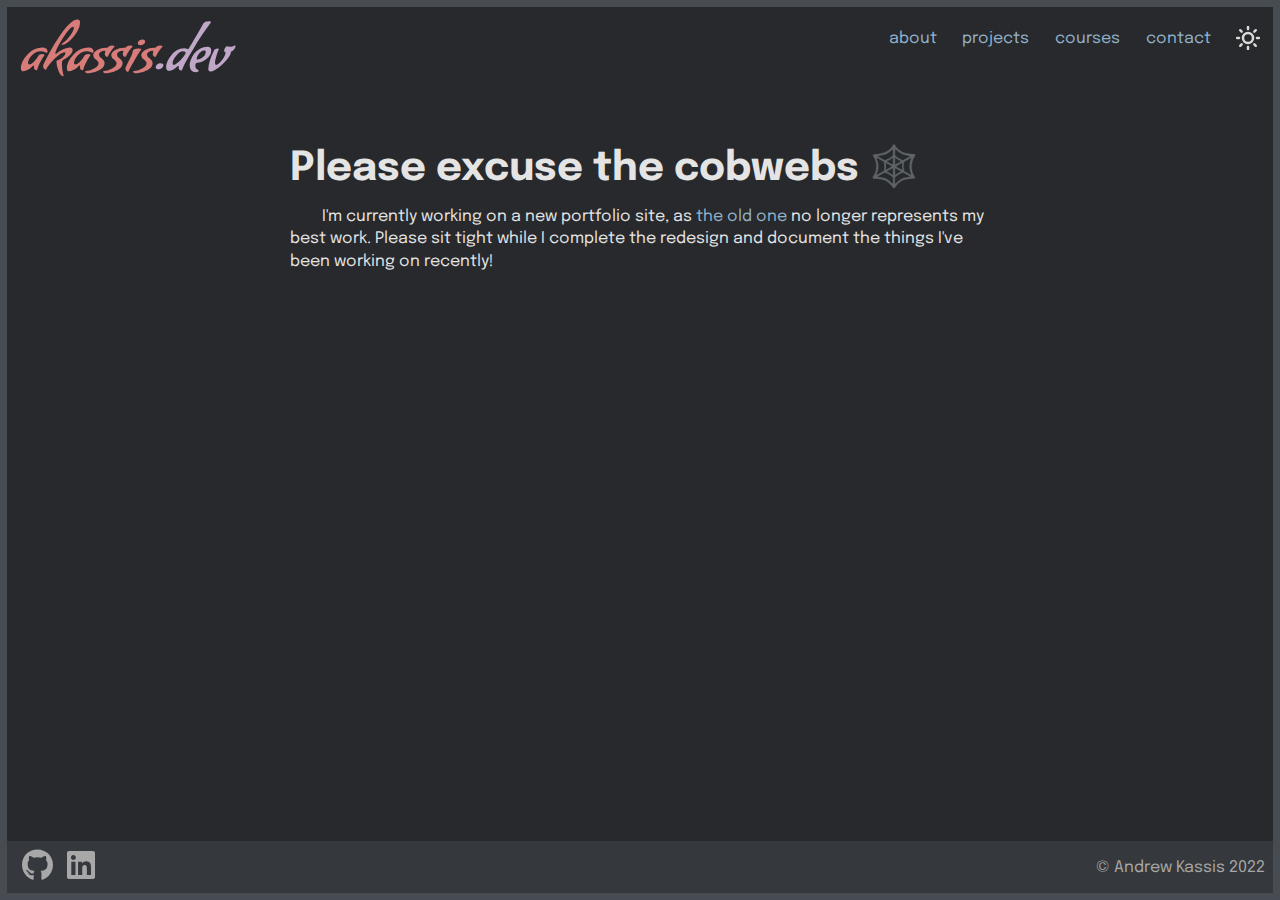
==== site/index.html @ ae51a6bf "Fix missing top border at mobile breakpoint" ====
<!DOCTYPE html>
<html lang="en">
<head>
    <meta charset="UTF-8">
    <meta http-equiv="X-UA-Compatible" content="IE=edge">
    <meta name="viewport" content="width=device-width, initial-scale=1.0">
    <title>akassis.dev</title>
    <link rel="stylesheet" href="https://fonts.googleapis.com/css?family=Epilogue">
    <link rel="stylesheet" href="https://fonts.googleapis.com/css?family=Condiment">
    <link rel="stylesheet" href="css/styles.css">
</head>
<body>
    <div id="page-border">
        <nav>
            <div id="top-spacer"></div>
            <div id="logo">
                <a href="#" id="nav-home" name="home"><span class="red">akassis</span><span class="violet">.dev</span></a>
            </div>
            
            <input type="checkbox" id="nav-expand" aria-hidden="true">
            <label for="nav-expand" id="hamburger" role="button">
                <svg class="icon" xmlns="http://www.w3.org/2000/svg" viewBox="0 0 24 24" stroke="currentColor" stroke-width="3" stroke-linecap="round" stroke-linejoin="round">
                    <line x1="3" y1="12" x2="21" y2="12"></line>
                    <line x1="3" y1="6" x2="21" y2="6"></line>
                    <line x1="3" y1="18" x2="21" y2="18"></line>
                </svg>
            </label>

            <ul>
                <li><a href="#about" id="nav-about" name="about">about</a></li>
                <li><a href="#projects" id="nav-projects" name="projects">projects</a></li>
                <li><a href="#courses" id="nav-courses" name="courses">courses</a></li>
                <li><a href="#contact" id="nav-contact" name="contact">contact</a></li>
            </ul>
            <button id="dark-mode-btn" title="Toggle dark mode">
                <svg id="dark-mode-icon" xmlns="http://www.w3.org/2000/svg" width="24" height="24" viewBox="0 0 24 24" fill="none" stroke="currentColor" stroke-width="2.5" stroke-linecap="round" stroke-linejoin="round"></svg>
            </button>
        </nav>

        <main>
            <div id="main-content"tabindex="-1"></div>
        </main>

        <footer>
            <div>
                <ul>
                    <li>
                        <a href="https://github.com/kassisaf" target="_blank">
                            <svg class="icon" aria-label="GitHub icon" viewBox="0 0 496 512" role="img" xmlns="http://www.w3.org/2000/svg">
                                <path d="M165.9 397.4c0 2-2.3 3.6-5.2 3.6-3.3.3-5.6-1.3-5.6-3.6 0-2 2.3-3.6 5.2-3.6 3-.3 5.6 1.3 5.6 3.6zm-31.1-4.5c-.7 2 1.3 4.3 4.3 4.9 2.6 1 5.6 0 6.2-2s-1.3-4.3-4.3-5.2c-2.6-.7-5.5.3-6.2 2.3zm44.2-1.7c-2.9.7-4.9 2.6-4.6 4.9.3 2 2.9 3.3 5.9 2.6 2.9-.7 4.9-2.6 4.6-4.6-.3-1.9-3-3.2-5.9-2.9zM244.8 8C106.1 8 0 113.3 0 252c0 110.9 69.8 205.8 169.5 239.2 12.8 2.3 17.3-5.6 17.3-12.1 0-6.2-.3-40.4-.3-61.4 0 0-70 15-84.7-29.8 0 0-11.4-29.1-27.8-36.6 0 0-22.9-15.7 1.6-15.4 0 0 24.9 2 38.6 25.8 21.9 38.6 58.6 27.5 72.9 20.9 2.3-16 8.8-27.1 16-33.7-55.9-6.2-112.3-14.3-112.3-110.5 0-27.5 7.6-41.3 23.6-58.9-2.6-6.5-11.1-33.3 2.6-67.9 20.9-6.5 69 27 69 27 20-5.6 41.5-8.5 62.8-8.5s42.8 2.9 62.8 8.5c0 0 48.1-33.6 69-27 13.7 34.7 5.2 61.4 2.6 67.9 16 17.7 25.8 31.5 25.8 58.9 0 96.5-58.9 104.2-114.8 110.5 9.2 7.9 17 22.9 17 46.4 0 33.7-.3 75.4-.3 83.6 0 6.5 4.6 14.4 17.3 12.1C428.2 457.8 496 362.9 496 252 496 113.3 383.5 8 244.8 8zM97.2 352.9c-1.3 1-1 3.3.7 5.2 1.6 1.6 3.9 2.3 5.2 1 1.3-1 1-3.3-.7-5.2-1.6-1.6-3.9-2.3-5.2-1zm-10.8-8.1c-.7 1.3.3 2.9 2.3 3.9 1.6 1 3.6.7 4.3-.7.7-1.3-.3-2.9-2.3-3.9-2-.6-3.6-.3-4.3.7zm32.4 35.6c-1.6 1.3-1 4.3 1.3 6.2 2.3 2.3 5.2 2.6 6.5 1 1.3-1.3.7-4.3-1.3-6.2-2.2-2.3-5.2-2.6-6.5-1zm-11.4-14.7c-1.6 1-1.6 3.6 0 5.9 1.6 2.3 4.3 3.3 5.6 2.3 1.6-1.3 1.6-3.9 0-6.2-1.4-2.3-4-3.3-5.6-2z"></path>
                            </svg>
                        </a>
                    </li>
                    <li>
                        <a href="https://www.linkedin.com/in/kassisaf" target="_blank">
                            <svg class="icon" aria-label="LinkedIn icon" viewBox="0 0 448 512" role="img" xmlns="http://www.w3.org/2000/svg">
                                <path d="M416 32H31.9C14.3 32 0 46.5 0 64.3v383.4C0 465.5 14.3 480 31.9 480H416c17.6 0 32-14.5 32-32.3V64.3c0-17.8-14.4-32.3-32-32.3zM135.4 416H69V202.2h66.5V416zm-33.2-243c-21.3 0-38.5-17.3-38.5-38.5S80.9 96 102.2 96c21.2 0 38.5 17.3 38.5 38.5 0 21.3-17.2 38.5-38.5 38.5zm282.1 243h-66.4V312c0-24.8-.5-56.7-34.5-56.7-34.6 0-39.9 27-39.9 54.9V416h-66.4V202.2h63.7v29.2h.9c8.9-16.8 30.6-34.5 62.9-34.5 67.2 0 79.7 44.3 79.7 101.9V416z"></path>
                            </svg>
                        </a>
                    </li>
                </ul>
            </div>
            <div>
                &copy; Andrew Kassis 2022
            </div>
        </footer>

    </div>
    <script src="js/script.js"></script>
</body>
</html>
---- site/css/styles.css ----
/* Basic layout */
* {
    margin: 0;
    padding: 0;
    text-decoration: none;
    list-style: none;
    box-sizing: border-box;
}
:root {
    --page-border-size: 7px;
    /* base16 Tomorrow */
    --gray-100: #272727;
    --gray-80: #60605f;
    --gray-60: #9fa19e;
    --gray-40: #dedede;
    --gray-20: #f2f2f2;
    --gray-0: #ffffff;
    --red: #d43e36;
    --orange: #f99927;
    --yellow: #efc200;
    --green: #839b00;
    --blue: #4ba8af;
    --indigo: #5286bc;
    --violet: #9c71b7;
}
.dark {
    /* base16 Tomorrow Night */
    --gray-0: #27292c;
    --gray-20: #35383c;
    --gray-40: #474c52;
    --gray-60: #a7a8a7;
    --gray-80: #d7dad8;
    --gray-100: #e4e4e4;
    --red: #d77c79;
    --orange: #e6a472;
    --yellow: #f4cf86;
    --green: #c2c77b;
    --blue: #9ac9c4;
    --indigo: #92b2ca;
    --violet: #c0a7c7;
}
html, body {
    height: 100%;
    min-width: 350px;
}
body {
    background-color: var(--gray-0);
    color: var(--gray-100);
}
body, button, input, select {
    font-family: 'Epilogue', Arial, sans-serif;
}
#page-border {
    border: var(--page-border-size) solid var(--gray-40);
    min-height: 100%;
    -webkit-box-sizing: border-box !important;
    -moz-box-sizing: border-box !important;
    box-sizing: border-box !important;
    position: relative;
    display: flex;
    flex-direction: column;
    z-index: 99;
}
nav, footer {
    display: flex;
    justify-content: space-between;
    width: 100%;
    margin: 0 auto;
}
nav {
    justify-content: flex-end;
    user-select: none;
}
nav, nav * {
    z-index: 10;
}
#logo a {
    position: absolute;
    left: 0;
    top: 1.5rem;
    background: none;
    vertical-align: bottom;
    font-family: 'Condiment', Arial, sans-serif;
    font-size: 3.5rem;
}
nav button {
    background: none;
}
nav a:hover, nav *.active, button:hover:not([disabled]) {
    background-color: var(--gray-40);
    transition: background-color 200ms;
    text-decoration: none;
    cursor: pointer;
}
nav ul, nav ul li, nav ul a {
    display: inline-block;
}
nav ul {
    font-size: 0;
}
nav a {
    padding: 0.5rem 0.8rem;
    line-height: 3rem;
    transition: background-color 150ms;
    font-size: 1rem;
}
main {
    display: flex;
    justify-content: center;
    padding: 3.5rem 1.5rem 4rem;
    z-index: -1;
}
#main-content {
    display: flex;
    flex-direction: column;
    justify-content: center;
    width: 100%;
}
footer {
    align-items: center;
    width: 100%;
    background-color: var(--gray-20);
    color: var(--gray-60);
    padding: 0.5rem;
    position: absolute;
    bottom: 0;
}
footer ul {
    display: flex;
    align-items: center;
}

/* General styling */
a {
    color: var(--indigo);
    position: relative;
}
a:hover {
    text-decoration: underline;
}
button {
    background: none;
    border: none;
    font-size: 1rem;
    line-height: 3rem;
    padding: 0 0.8rem;
    background-color: var(--gray-40);
    color: var(--gray-100);
}
button[disabled] {
    background-color: var(--gray-20);
    color: var(--gray-60);
    font-style: oblique;
}
p {
    text-indent: 2rem;
    text-align: left;
    max-width: 700px;
    line-height: 140%;
}
h1, h2, h3, h4, h5, h6, p {
    margin: 1rem 0;
}
h1, .h1 {
    font-size: 2.5rem;
}

/* Utility Classes */
.center {
    margin: 0 auto;
    align-self: center;
}
.left {
    align-self: left;
}
.column {
    display: flex;
    flex-direction: column;
    align-items: center;
}
.indent {
    text-indent: 2rem;
}
.text-center {
    text-align: center;
}
.red {
    color: var(--red);
}
.violet {
    color: var(--violet);
}
.w-100 {
    width: 100%;
}

/* Specific components */
.about-pic {
    max-width: 450px;
    height: auto;
    box-shadow: 2px 4px 11px #00000066;
    border: 4px solid white;
    float: left;
    margin: 0 1.5rem 1rem 0;
    transition: 90ms;
    display: block;
}
#dark-mode-btn {
    padding-top: 14px;
}
#dark-mode-icon {
    color: var(--gray-80);
    fill: none !important;
}
.icon {
    color: var(--gray-80);
    fill: var(--gray-60);
    height: 2rem;
    padding: 0 var(--page-border-size);
    transition: 40ms;
}
.icon:hover, #dark-mode-icon:hover {
    fill: var(--gray-100);
    transform: scale(1.3);
    transition: 120ms;
}
svg.info {
    stroke: var(--indigo);
    offset-position: 50px 0;
}

/* Tooltips */


/* Project grid */
.projects {
    width: 90%;
    max-width: 1400px;
    margin: 0 auto;
}
.project-list {
    display: grid;
    grid-template-columns: repeat(auto-fit, minmax(250px, 1fr));
    grid-gap: 1rem;
    grid-auto-flow: dense;
}
.project-card {
    border: 3px solid var(--gray-80);
    border-radius: 9px;
    background-color: var(--gray-40);
    height: 200px;
    display: flex;
    justify-content: center;
    align-items: center;
}

/* Courses table */
.data-tables {
    overflow-x: auto;
}
table {
    display: table;
    border-collapse: collapse;
    overflow-x: auto;
    margin-bottom: 1rem;   
    border: 1px solid var(--gray-20);
}
thead {
    font-weight: bold;
}
td {
    padding: 6px 13px;
}
.data-tables thead tr td {
    background-color: var(--gray-40);
}
.data-tables tr:nth-of-type(even) td {
    background-color: var(--gray-20);
}

/* Contact form */
form, input, label:not([role=button]) {
    width: 100%;
    max-width: 700px;
}
input {
    margin: 2px 0 1rem 0;
    display: block;
    border: 2px solid var(--gray-80);
    background-color: var(--gray-20);
    color: var(--gray-100);
    padding: 8px 10px;
}
input[type=textarea] {
    
}
input:focus {
    border-color: var(--violet);
    border: 2px solid var(--violet);
}

/* Navburger */
#nav-expand {
    display: none;
}
#hamburger {
    float: right;
    cursor: pointer;
    display: none;
    padding: 1rem 0;
    margin: 0 0.5rem;
}
#top-spacer {
    position: fixed;
    top: 0;
    width: 100%;
    height: var(--page-border-size);
    background-color: var(--gray-40);
    display: none;
}
@media (max-width: 650px) {
    #top-spacer {
        display: block;
    }
    #hamburger {
        display: block;
    }
    nav, nav ul {
        position: fixed;
        background-color: var(--gray-20);
        align-items: center;
    }
    nav {
        height: 5.3rem;
        width: calc(100% - var(--page-border-size) * 2);
    }
    nav ul {
        top: -12rem;
        left: var(--page-border-size);
        width: calc(100% - var(--page-border-size) * 2);
        text-align: center;
        transition: 250ms;
        z-index: 5;
    }
    nav ul li, nav ul li a {
        display: block;
        padding: 0;
    }
    main {
        margin-top: 3rem;
    }
    #nav-expand:checked ~ ul {
        top: 5.3rem;
        box-shadow: 0px 8px 8px #00000055;
    }
    .about-pic {
        float: none;
        max-width: 100%;
        margin: 0 auto;
    }
    .projects {
        width: 100%;
    }
    .data-tables td:nth-of-type(3), .data-tables td:nth-of-type(5) {
        display: none;  
    }
}
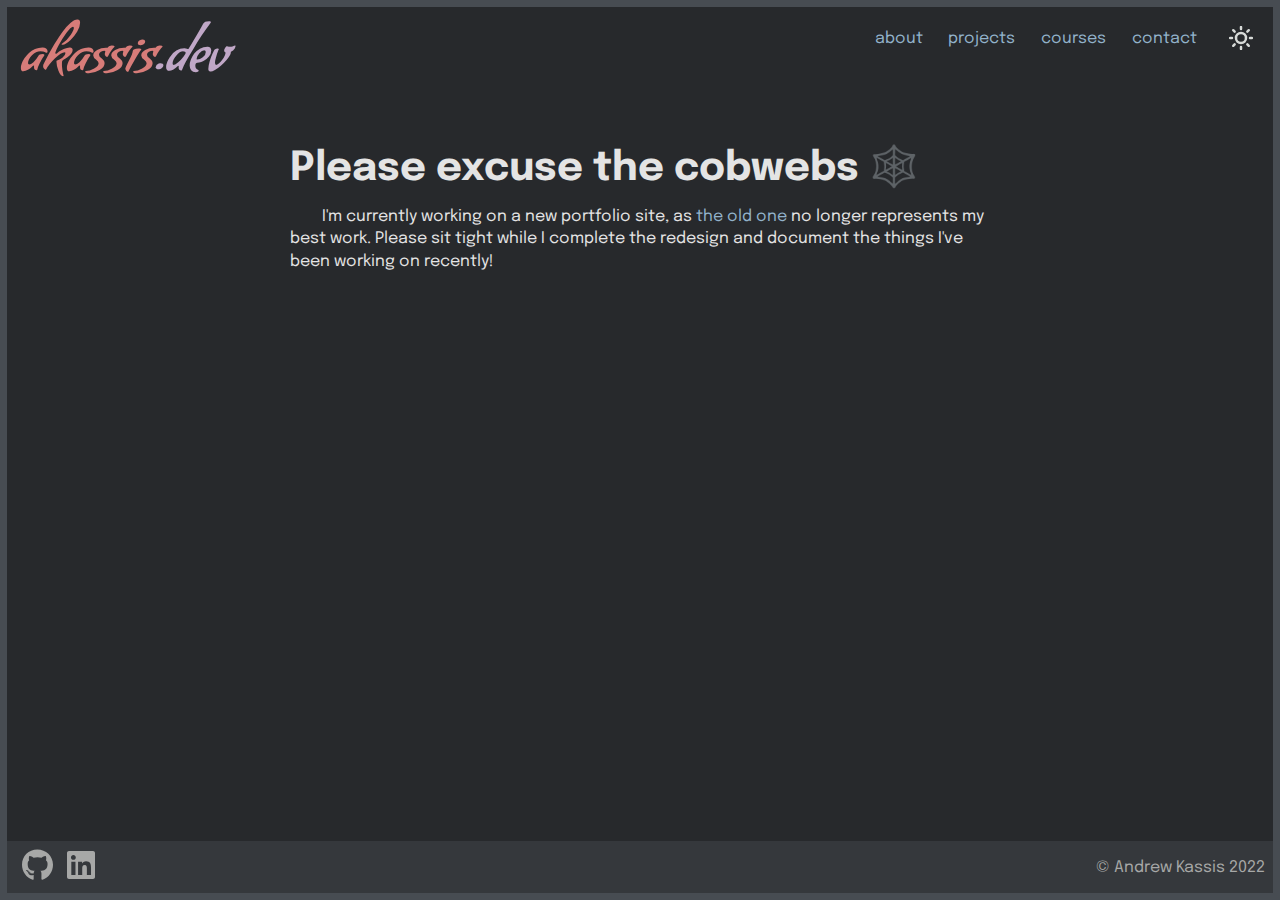
==== commit abbd46da: "Improve styles for contact form, nav icons" ====
--- a/site/index.html
+++ b/site/index.html
@@ -19,7 +19,7 @@
             
             <input type="checkbox" id="nav-expand" aria-hidden="true">
             <label for="nav-expand" id="hamburger" role="button">
-                <svg class="icon" xmlns="http://www.w3.org/2000/svg" viewBox="0 0 24 24" stroke="currentColor" stroke-width="3" stroke-linecap="round" stroke-linejoin="round">
+                <svg class="icon" id="hamburger-icon" xmlns="http://www.w3.org/2000/svg" viewBox="0 0 24 24" stroke="currentColor" stroke-linecap="round" stroke-linejoin="round">
                     <line x1="3" y1="12" x2="21" y2="12"></line>
                     <line x1="3" y1="6" x2="21" y2="6"></line>
                     <line x1="3" y1="18" x2="21" y2="18"></line>
@@ -33,7 +33,7 @@
                 <li><a href="#contact" id="nav-contact" name="contact">contact</a></li>
             </ul>
             <button id="dark-mode-btn" title="Toggle dark mode">
-                <svg id="dark-mode-icon" xmlns="http://www.w3.org/2000/svg" width="24" height="24" viewBox="0 0 24 24" fill="none" stroke="currentColor" stroke-width="2.5" stroke-linecap="round" stroke-linejoin="round"></svg>
+                <svg class="icon" id="dark-mode-icon" xmlns="http://www.w3.org/2000/svg" viewBox="0 0 24 24" fill="none" stroke="currentColor" stroke-linecap="round" stroke-linejoin="round"></svg>
             </button>
         </nav>
 
--- a/site/css/styles.css
+++ b/site/css/styles.css
@@ -47,7 +47,7 @@
     background-color: var(--gray-0);
     color: var(--gray-100);
 }
-body, button, input, select {
+body, button, input, textarea, select {
     font-family: 'Epilogue', Arial, sans-serif;
 }
 #page-border {
@@ -170,8 +170,14 @@
     margin: 0 auto;
     align-self: center;
 }
-.left {
-    align-self: left;
+.flex {
+    display: flex;
+}
+.flex.left {
+    align-items: flex-start;
+}
+.flex.right {
+    align-items: flex-end;
 }
 .column {
     display: flex;
@@ -209,8 +215,15 @@
     padding-top: 14px;
 }
 #dark-mode-icon {
-    color: var(--gray-80);
     fill: none !important;
+    stroke-width: 2.5;
+    height: 24px;
+}
+#hamburger-icon {
+    fill: none !important;
+    stroke-width: 2.1;
+    height: 30px;
+    margin-top: 5px;
 }
 .icon {
     color: var(--gray-80);
@@ -279,24 +292,37 @@
 }
 
 /* Contact form */
-form, input, label:not([role=button]) {
+form, input, textarea {
     width: 100%;
     max-width: 700px;
 }
-input {
+input, textarea {
     margin: 2px 0 1rem 0;
     display: block;
     border: 2px solid var(--gray-80);
     background-color: var(--gray-20);
     color: var(--gray-100);
     padding: 8px 10px;
-}
-input[type=textarea] {
-    
+    width: 100%;
+    font-size: 16px;
 }
 input:focus {
     border-color: var(--violet);
     border: 2px solid var(--violet);
+}
+textarea {
+    resize: vertical;
+}
+#name-field {
+    margin-right: 0.5rem;
+    width: 50%;
+}
+#email-field {
+    margin-left: 0.5rem;
+    width: 50%;
+}
+label {
+    line-height: 1.5rem;
 }
 
 /* Navburger */
@@ -307,8 +333,6 @@
     float: right;
     cursor: pointer;
     display: none;
-    padding: 1rem 0;
-    margin: 0 0.5rem;
 }
 #top-spacer {
     position: fixed;
@@ -364,4 +388,7 @@
     .data-tables td:nth-of-type(3), .data-tables td:nth-of-type(5) {
         display: none;  
     }
+    #dark-mode-btn:hover {
+        background: none;
+    }
 }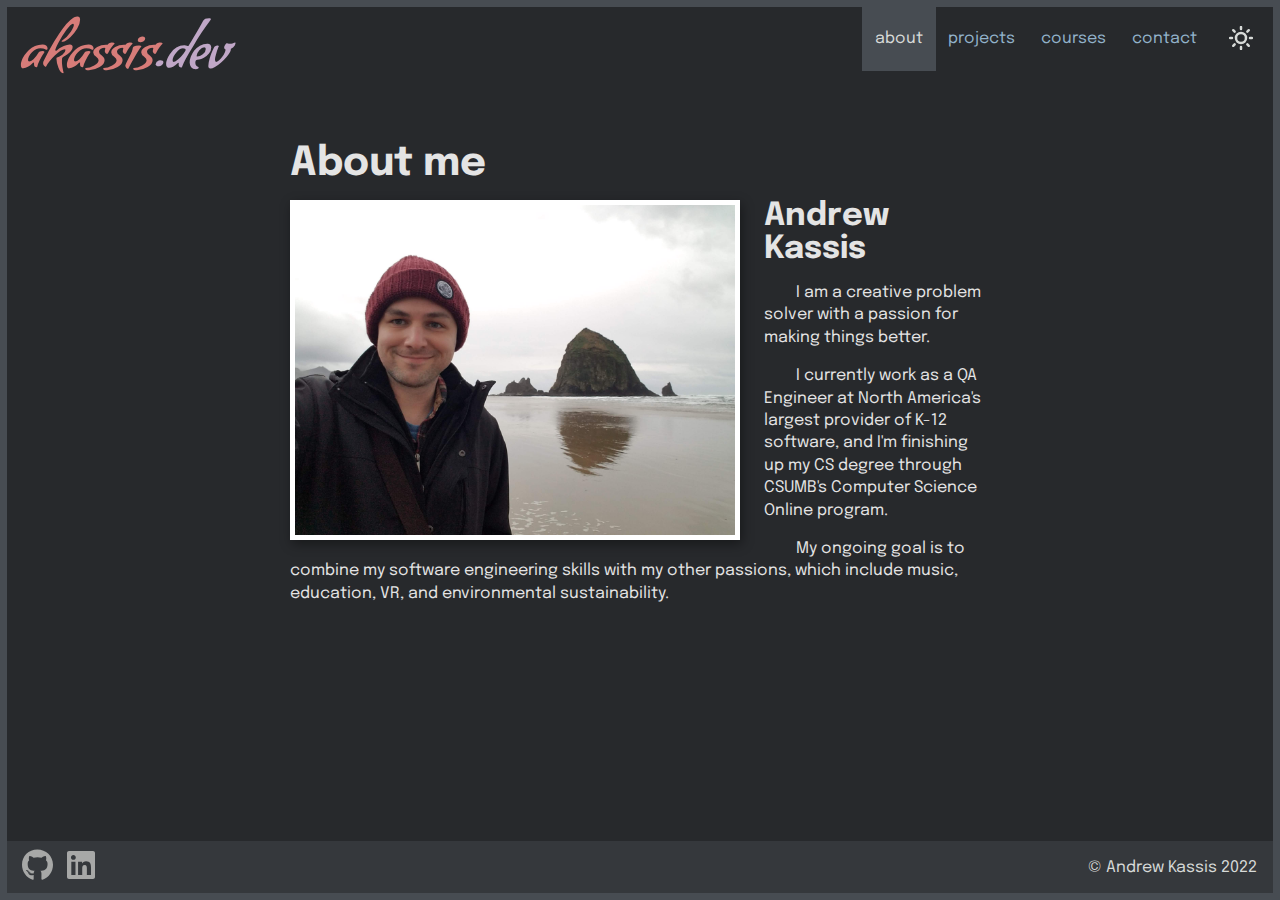
==== commit 379c62c6: "Set focus on SPA page switch" ====
--- a/site/index.html
+++ b/site/index.html
@@ -14,12 +14,12 @@
         <nav>
             <div id="top-spacer"></div>
             <div id="logo">
-                <a href="#" id="nav-home" name="home"><span class="red">akassis</span><span class="violet">.dev</span></a>
+                <span class="red">akassis</span><span class="violet">.dev</span>
             </div>
             
-            <input type="checkbox" id="nav-expand" aria-hidden="true">
-            <label for="nav-expand" id="hamburger" role="button">
-                <svg class="icon" id="hamburger-icon" xmlns="http://www.w3.org/2000/svg" viewBox="0 0 24 24" stroke="currentColor" stroke-linecap="round" stroke-linejoin="round">
+            <input type="checkbox" id="nav-expand" title="Expand navigation menu" aria-hidden="true">
+            <label for="nav-expand" id="hamburger" role="button" aria-hidden="true">
+                <svg class="icon" id="hamburger-icon" role="img" xmlns="http://www.w3.org/2000/svg" viewBox="0 0 24 24" stroke="currentColor" stroke-linecap="round" stroke-linejoin="round">
                     <line x1="3" y1="12" x2="21" y2="12"></line>
                     <line x1="3" y1="6" x2="21" y2="6"></line>
                     <line x1="3" y1="18" x2="21" y2="18"></line>
@@ -46,14 +46,14 @@
                 <ul>
                     <li>
                         <a href="https://github.com/kassisaf" target="_blank">
-                            <svg class="icon" aria-label="GitHub icon" viewBox="0 0 496 512" role="img" xmlns="http://www.w3.org/2000/svg">
+                            <svg class="icon" title="GitHub" aria-label="GitHub" role="img" viewBox="0 0 496 512" xmlns="http://www.w3.org/2000/svg">
                                 <path d="M165.9 397.4c0 2-2.3 3.6-5.2 3.6-3.3.3-5.6-1.3-5.6-3.6 0-2 2.3-3.6 5.2-3.6 3-.3 5.6 1.3 5.6 3.6zm-31.1-4.5c-.7 2 1.3 4.3 4.3 4.9 2.6 1 5.6 0 6.2-2s-1.3-4.3-4.3-5.2c-2.6-.7-5.5.3-6.2 2.3zm44.2-1.7c-2.9.7-4.9 2.6-4.6 4.9.3 2 2.9 3.3 5.9 2.6 2.9-.7 4.9-2.6 4.6-4.6-.3-1.9-3-3.2-5.9-2.9zM244.8 8C106.1 8 0 113.3 0 252c0 110.9 69.8 205.8 169.5 239.2 12.8 2.3 17.3-5.6 17.3-12.1 0-6.2-.3-40.4-.3-61.4 0 0-70 15-84.7-29.8 0 0-11.4-29.1-27.8-36.6 0 0-22.9-15.7 1.6-15.4 0 0 24.9 2 38.6 25.8 21.9 38.6 58.6 27.5 72.9 20.9 2.3-16 8.8-27.1 16-33.7-55.9-6.2-112.3-14.3-112.3-110.5 0-27.5 7.6-41.3 23.6-58.9-2.6-6.5-11.1-33.3 2.6-67.9 20.9-6.5 69 27 69 27 20-5.6 41.5-8.5 62.8-8.5s42.8 2.9 62.8 8.5c0 0 48.1-33.6 69-27 13.7 34.7 5.2 61.4 2.6 67.9 16 17.7 25.8 31.5 25.8 58.9 0 96.5-58.9 104.2-114.8 110.5 9.2 7.9 17 22.9 17 46.4 0 33.7-.3 75.4-.3 83.6 0 6.5 4.6 14.4 17.3 12.1C428.2 457.8 496 362.9 496 252 496 113.3 383.5 8 244.8 8zM97.2 352.9c-1.3 1-1 3.3.7 5.2 1.6 1.6 3.9 2.3 5.2 1 1.3-1 1-3.3-.7-5.2-1.6-1.6-3.9-2.3-5.2-1zm-10.8-8.1c-.7 1.3.3 2.9 2.3 3.9 1.6 1 3.6.7 4.3-.7.7-1.3-.3-2.9-2.3-3.9-2-.6-3.6-.3-4.3.7zm32.4 35.6c-1.6 1.3-1 4.3 1.3 6.2 2.3 2.3 5.2 2.6 6.5 1 1.3-1.3.7-4.3-1.3-6.2-2.2-2.3-5.2-2.6-6.5-1zm-11.4-14.7c-1.6 1-1.6 3.6 0 5.9 1.6 2.3 4.3 3.3 5.6 2.3 1.6-1.3 1.6-3.9 0-6.2-1.4-2.3-4-3.3-5.6-2z"></path>
                             </svg>
                         </a>
                     </li>
                     <li>
                         <a href="https://www.linkedin.com/in/kassisaf" target="_blank">
-                            <svg class="icon" aria-label="LinkedIn icon" viewBox="0 0 448 512" role="img" xmlns="http://www.w3.org/2000/svg">
+                            <svg class="icon" title="LinkedIn" aria-label="LinkedIn" role="img" viewBox="0 0 448 512" xmlns="http://www.w3.org/2000/svg">
                                 <path d="M416 32H31.9C14.3 32 0 46.5 0 64.3v383.4C0 465.5 14.3 480 31.9 480H416c17.6 0 32-14.5 32-32.3V64.3c0-17.8-14.4-32.3-32-32.3zM135.4 416H69V202.2h66.5V416zm-33.2-243c-21.3 0-38.5-17.3-38.5-38.5S80.9 96 102.2 96c21.2 0 38.5 17.3 38.5 38.5 0 21.3-17.2 38.5-38.5 38.5zm282.1 243h-66.4V312c0-24.8-.5-56.7-34.5-56.7-34.6 0-39.9 27-39.9 54.9V416h-66.4V202.2h63.7v29.2h.9c8.9-16.8 30.6-34.5 62.9-34.5 67.2 0 79.7 44.3 79.7 101.9V416z"></path>
                             </svg>
                         </a>
--- a/site/css/styles.css
+++ b/site/css/styles.css
@@ -3,11 +3,12 @@
     margin: 0;
     padding: 0;
     text-decoration: none;
-    list-style: none;
     box-sizing: border-box;
 }
 :root {
     --page-border-size: 7px;
+    --inner-border-size: 5px;
+    --modal-width: 650px;
     /* base16 Tomorrow */
     --gray-100: #272727;
     --gray-80: #60605f;
@@ -20,7 +21,8 @@
     --yellow: #efc200;
     --green: #839b00;
     --blue: #4ba8af;
-    --indigo: #5286bc;
+    /* --indigo: #5286bc; */
+    --indigo: #4579B0;
     --violet: #9c71b7;
 }
 .dark {
@@ -74,10 +76,10 @@
 nav, nav * {
     z-index: 10;
 }
-#logo a {
+#logo {
     position: absolute;
-    left: 0;
-    top: 1.5rem;
+    left: 0.8rem;
+    top: 0.6rem;
     background: none;
     vertical-align: bottom;
     font-family: 'Condiment', Arial, sans-serif;
@@ -88,6 +90,7 @@
 }
 nav a:hover, nav *.active, button:hover:not([disabled]) {
     background-color: var(--gray-40);
+    color: var(--gray-80);
     transition: background-color 200ms;
     text-decoration: none;
     cursor: pointer;
@@ -120,14 +123,18 @@
     align-items: center;
     width: 100%;
     background-color: var(--gray-20);
-    color: var(--gray-60);
+    color: var(--gray-80);
     padding: 0.5rem;
+    padding-right: 1rem;
     position: absolute;
     bottom: 0;
 }
 footer ul {
     display: flex;
     align-items: center;
+}
+ul {
+    list-style: none;
 }
 
 /* General styling */
@@ -164,6 +171,21 @@
 h1, .h1 {
     font-size: 2.5rem;
 }
+h2, .h2 {
+    font-size: 2rem;
+}
+h3, .h3 {
+    font-size: 1.5rem;
+}
+h4, .h4 {
+    font-size: 1.25rem;
+}
+h5, .h5 {
+    font-size: 1rem;
+}
+h6, .h6 {
+    font-size: 0.75rem;
+}
 
 /* Utility Classes */
 .center {
@@ -187,8 +209,11 @@
 .indent {
     text-indent: 2rem;
 }
+.italic {
+    font-style: italic;
+}
 .text-center {
-    text-align: center;
+    text-align: center !important;
 }
 .red {
     color: var(--red);
@@ -198,6 +223,16 @@
 }
 .w-100 {
     width: 100%;
+}
+button.link {
+    background: none !important;
+    color: var(--indigo);
+    padding: 0;
+    line-height: normal;
+    text-align: left;
+}
+.link:hover {
+    text-decoration: underline !important;
 }
 
 /* Specific components */
@@ -205,7 +240,7 @@
     max-width: 450px;
     height: auto;
     box-shadow: 2px 4px 11px #00000066;
-    border: 4px solid white;
+    border: var(--inner-border-size) solid white;
     float: left;
     margin: 0 1.5rem 1rem 0;
     transition: 90ms;
@@ -242,9 +277,6 @@
     offset-position: 50px 0;
 }
 
-/* Tooltips */
-
-
 /* Project grid */
 .projects {
     width: 90%;
@@ -258,9 +290,8 @@
     grid-auto-flow: dense;
 }
 .project-card {
-    border: 3px solid var(--gray-80);
-    border-radius: 9px;
-    background-color: var(--gray-40);
+    border: var(--inner-border-size) solid var(--gray-40);
+    background-color: var(--gray-20);
     height: 200px;
     display: flex;
     justify-content: center;
@@ -299,7 +330,7 @@
 input, textarea {
     margin: 2px 0 1rem 0;
     display: block;
-    border: 2px solid var(--gray-80);
+    border: 4px solid var(--gray-40);
     background-color: var(--gray-20);
     color: var(--gray-100);
     padding: 8px 10px;
@@ -375,7 +406,7 @@
     }
     #nav-expand:checked ~ ul {
         top: 5.3rem;
-        box-shadow: 0px 8px 8px #00000055;
+        box-shadow: 0px 8px 8px rgba(0, 0, 0, 0.5);
     }
     .about-pic {
         float: none;
@@ -391,4 +422,51 @@
     #dark-mode-btn:hover {
         background: none;
     }
+}
+
+/* Modal */
+.modal {
+    position: fixed;
+    top: 15%;
+    left: 50%;
+    transform: translate(-50%, -50%);
+    background: var(--gray-20);
+    border: var(--inner-border-size) solid var(--gray-40);
+    padding: 2.25rem 2rem 1.5rem;
+    z-index: 10;
+    box-shadow: 0 0 40px rgba(0, 0, 0, 0.5);
+    opacity: 0;
+    width: var(--modal-width);
+    max-width: 95%;
+    height: auto;
+    visibility: hidden;
+    transition: 300ms ease-in-out;
+}
+.modal.active {
+    top: 33%;
+    opacity: 1;
+    visibility: visible;
+}
+.close {
+    position: absolute;
+    top: 0;
+    right: 0;
+    padding: 0 0.5rem;
+    cursor: pointer;
+    font-size: 3.5rem;
+    color: var(--gray-60);
+}
+.modal ul {
+    list-style: inside;
+}
+.modal ul li {
+    padding: 0.25rem 0;
+    margin-left: 0.5rem;
+}
+
+/* Accessibility */
+@media (prefers-reduced-motion) {
+    .modal, nav ul {
+        transition: none;
+    }
 }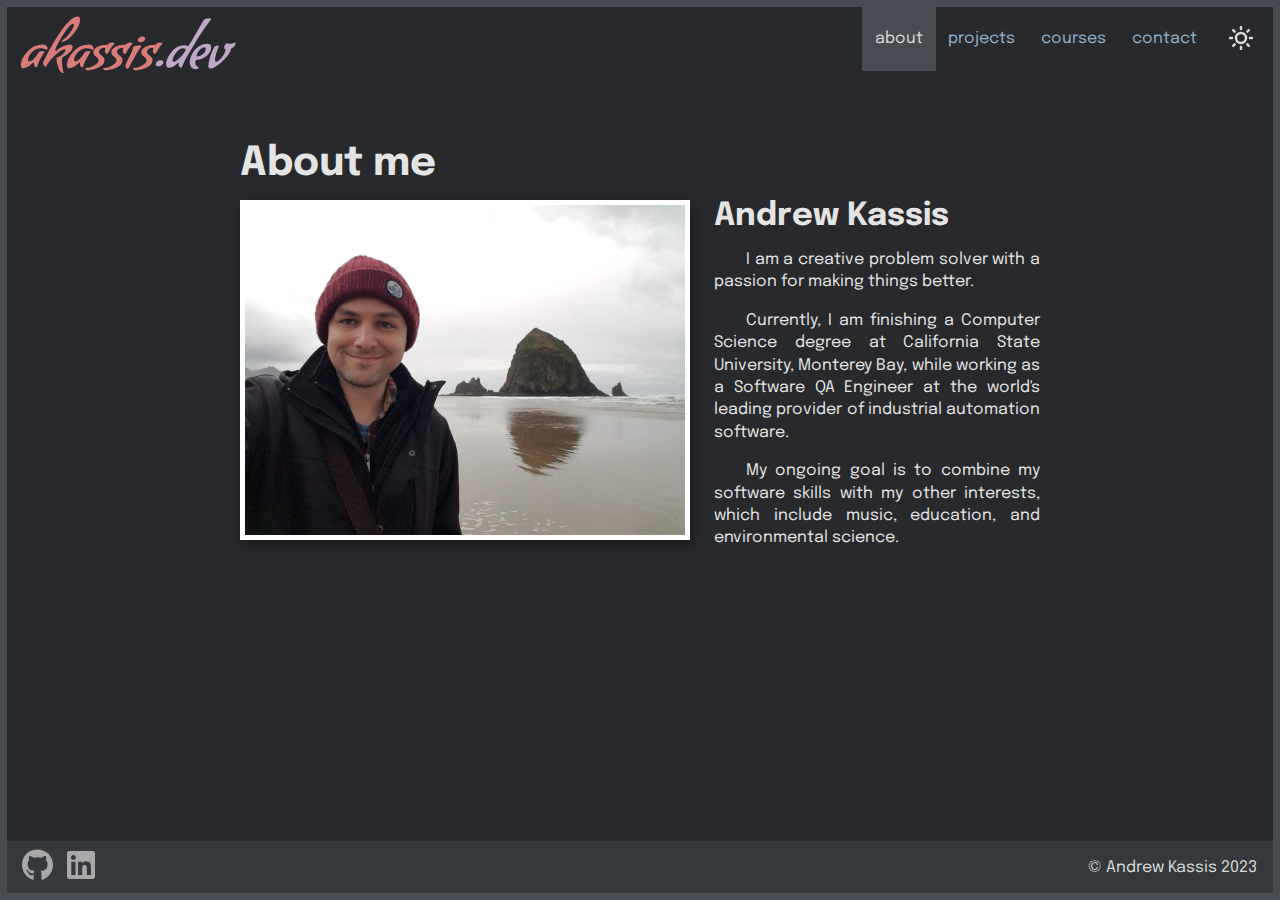
==== commit 860be4bb: "Update copyright year" ====
--- a/site/index.html
+++ b/site/index.html
@@ -11,6 +11,7 @@
 </head>
 <body>
     <div id="page-border">
+        <div id="overlay"></div>
         <nav>
             <div id="top-spacer"></div>
             <div id="logo">
@@ -61,7 +62,7 @@
                 </ul>
             </div>
             <div>
-                &copy; Andrew Kassis 2022
+                &copy; Andrew Kassis 2023
             </div>
         </footer>
 
--- a/site/css/styles.css
+++ b/site/css/styles.css
@@ -9,6 +9,8 @@
     --page-border-size: 7px;
     --inner-border-size: 5px;
     --modal-width: 650px;
+    --animation-slow: 180ms;
+    --animation-fast: 90ms;
     /* base16 Tomorrow */
     --gray-100: #272727;
     --gray-80: #60605f;
@@ -61,7 +63,7 @@
     position: relative;
     display: flex;
     flex-direction: column;
-    z-index: 99;
+    z-index: 50;
 }
 nav, footer {
     display: flex;
@@ -73,7 +75,7 @@
     justify-content: flex-end;
     user-select: none;
 }
-nav, nav * {
+nav, nav *, footer {
     z-index: 10;
 }
 #logo {
@@ -91,7 +93,7 @@
 nav a:hover, nav *.active, button:hover:not([disabled]) {
     background-color: var(--gray-40);
     color: var(--gray-80);
-    transition: background-color 200ms;
+    transition: var(--animation-slow);
     text-decoration: none;
     cursor: pointer;
 }
@@ -104,14 +106,13 @@
 nav a {
     padding: 0.5rem 0.8rem;
     line-height: 3rem;
-    transition: background-color 150ms;
+    transition: background-color var(--animation-fast);
     font-size: 1rem;
 }
 main {
     display: flex;
     justify-content: center;
     padding: 3.5rem 1.5rem 4rem;
-    z-index: -1;
 }
 #main-content {
     display: flex;
@@ -161,8 +162,8 @@
 }
 p {
     text-indent: 2rem;
-    text-align: left;
-    max-width: 700px;
+    text-align: justify;
+    max-width: 800px;
     line-height: 140%;
 }
 h1, h2, h3, h4, h5, h6, p {
@@ -243,7 +244,7 @@
     border: var(--inner-border-size) solid white;
     float: left;
     margin: 0 1.5rem 1rem 0;
-    transition: 90ms;
+    transition: var(--animation-fast);
     display: block;
 }
 #dark-mode-btn {
@@ -265,12 +266,11 @@
     fill: var(--gray-60);
     height: 2rem;
     padding: 0 var(--page-border-size);
-    transition: 40ms;
+    transition: var(--animation-fast);
 }
 .icon:hover, #dark-mode-icon:hover {
     fill: var(--gray-100);
     transform: scale(1.3);
-    transition: 120ms;
 }
 svg.info {
     stroke: var(--indigo);
@@ -394,7 +394,7 @@
         left: var(--page-border-size);
         width: calc(100% - var(--page-border-size) * 2);
         text-align: center;
-        transition: 250ms;
+        transition: var(--animation-slow);
         z-index: 5;
     }
     nav ul li, nav ul li a {
@@ -417,7 +417,7 @@
         width: 100%;
     }
     .data-tables td:nth-of-type(3), .data-tables td:nth-of-type(5) {
-        display: none;  
+        display: none;
     }
     #dark-mode-btn:hover {
         background: none;
@@ -427,20 +427,20 @@
 /* Modal */
 .modal {
     position: fixed;
-    top: 15%;
+    top: 17%;
     left: 50%;
     transform: translate(-50%, -50%);
     background: var(--gray-20);
     border: var(--inner-border-size) solid var(--gray-40);
     padding: 2.25rem 2rem 1.5rem;
-    z-index: 10;
+    z-index: 90;
     box-shadow: 0 0 40px rgba(0, 0, 0, 0.5);
     opacity: 0;
     width: var(--modal-width);
     max-width: 95%;
     height: auto;
     visibility: hidden;
-    transition: 300ms ease-in-out;
+    transition: var(--animation-slow) ease-in-out;
 }
 .modal.active {
     top: 33%;
@@ -463,10 +463,72 @@
     padding: 0.25rem 0;
     margin-left: 0.5rem;
 }
+#overlay {
+    position: fixed;
+    top: 0;
+    left: 0;
+    width: 100%;
+    height: 100%;
+    background:rgba(0, 0, 0, 0.5);
+    z-index: 80;
+    opacity: 0;
+    visibility: hidden;
+    transition: var(--animation-slow) ease-in-out;
+}
+#overlay.active {
+    opacity: 1;
+    visibility: visible;
+}
+
+/* Tooltip container */
+.tooltip {
+    position: relative;
+    display: inline-block;
+}
+/* Tooltip text */
+.tooltip .tooltiptext {
+    visibility: hidden;
+    width: 250px;
+    background-color: var(--gray-20);
+    color: var(--gray-80);
+    text-align: left;
+    padding: 0.8em;
+    border-radius: 5px;
+    box-shadow: 0px 8px 8px rgba(0, 0, 0, 0.5);
+    position: absolute;
+    z-index: 1;
+    top: -8px;
+    left: 135%;
+}
+/* Tooltip arrow */
+.tooltip .tooltiptext::after {
+    content: " ";
+    position: absolute;
+    top: 20%;
+    right: 100%; /* To the left of the tooltip */
+    margin-top: -5px;
+    border-width: 6px;
+    border-style: solid;
+    border-color: transparent var(--gray-20) transparent transparent;
+}
+.tooltiptext span {
+    font-weight: bold;
+}
+.tooltiptext ul {
+    list-style-type: disc;
+    margin-top: 0.5em;
+    margin-left: 1.25em;
+}
+
+
+/* Show the tooltip text when you mouse over the tooltip container */
+    .tooltip:hover .tooltiptext {
+    visibility: visible;
+}
 
 /* Accessibility */
 @media (prefers-reduced-motion) {
-    .modal, nav ul {
+    .modal, nav ul, #overlay {
         transition: none;
     }
 }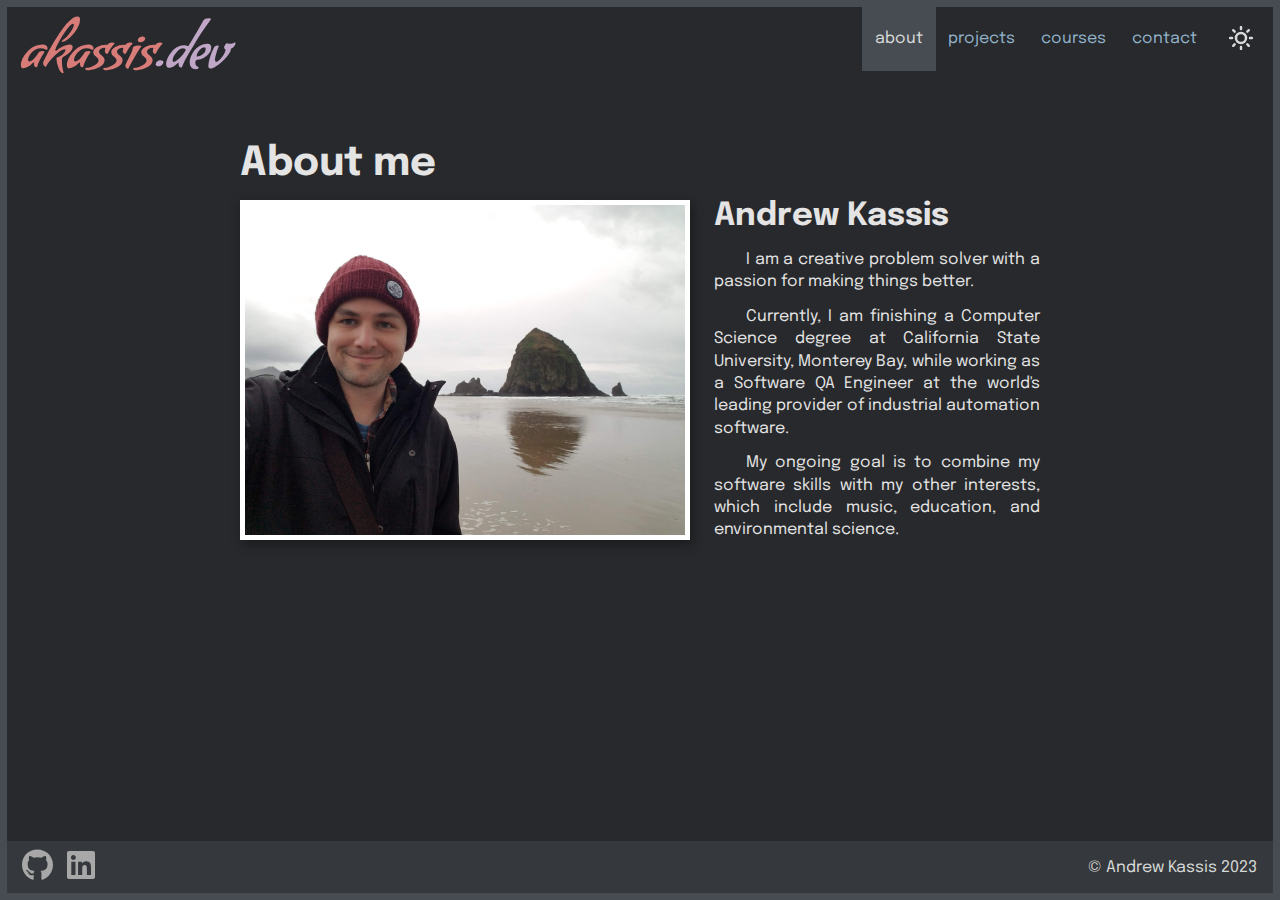
==== commit 951ca2d6: "Adjust the span of project details as window is resized" ====
--- a/site/index.html
+++ b/site/index.html
@@ -4,6 +4,7 @@
     <meta charset="UTF-8">
     <meta http-equiv="X-UA-Compatible" content="IE=edge">
     <meta name="viewport" content="width=device-width, initial-scale=1.0">
+    <meta name="description" content="Personal portfolio website of software developer Andrew Kassis">
     <title>akassis.dev</title>
     <link rel="stylesheet" href="https://fonts.googleapis.com/css?family=Epilogue">
     <link rel="stylesheet" href="https://fonts.googleapis.com/css?family=Condiment">
--- a/site/css/styles.css
+++ b/site/css/styles.css
@@ -165,8 +165,9 @@
     text-align: justify;
     max-width: 800px;
     line-height: 140%;
-}
-h1, h2, h3, h4, h5, h6, p {
+    margin: 0.75rem 0;
+}
+h1, h2, h3, h4, h5, h6 {
     margin: 1rem 0;
 }
 h1, .h1 {
@@ -212,6 +213,9 @@
 }
 .italic {
     font-style: italic;
+}
+.bold {
+    font-weight: bold;
 }
 .text-center {
     text-align: center !important;
@@ -232,8 +236,15 @@
     line-height: normal;
     text-align: left;
 }
+button.link[disabled] {
+    text-decoration: none !important;
+	color: var(--gray-60)
+}
 .link:hover {
     text-decoration: underline !important;
+}
+.small-text {
+    font-size: 0.75rem;
 }
 
 /* Specific components */
@@ -244,7 +255,7 @@
     border: var(--inner-border-size) solid white;
     float: left;
     margin: 0 1.5rem 1rem 0;
-    transition: var(--animation-fast);
+    transition: var(--animation-slow);
     display: block;
 }
 #dark-mode-btn {
@@ -297,11 +308,11 @@
     justify-content: center;
     align-items: center;
 }
+.project-details {
+	grid-column: span 5;
+}
 
 /* Courses table */
-.data-tables {
-    overflow-x: auto;
-}
 table {
     display: table;
     border-collapse: collapse;
@@ -314,6 +325,12 @@
 }
 td {
     padding: 6px 13px;
+}
+.data-tables {
+    overflow-x: auto;
+}
+.data-tables table {
+	width: 100%;
 }
 .data-tables thead tr td {
     background-color: var(--gray-40);
@@ -372,56 +389,6 @@
     height: var(--page-border-size);
     background-color: var(--gray-40);
     display: none;
-}
-@media (max-width: 650px) {
-    #top-spacer {
-        display: block;
-    }
-    #hamburger {
-        display: block;
-    }
-    nav, nav ul {
-        position: fixed;
-        background-color: var(--gray-20);
-        align-items: center;
-    }
-    nav {
-        height: 5.3rem;
-        width: calc(100% - var(--page-border-size) * 2);
-    }
-    nav ul {
-        top: -12rem;
-        left: var(--page-border-size);
-        width: calc(100% - var(--page-border-size) * 2);
-        text-align: center;
-        transition: var(--animation-slow);
-        z-index: 5;
-    }
-    nav ul li, nav ul li a {
-        display: block;
-        padding: 0;
-    }
-    main {
-        margin-top: 3rem;
-    }
-    #nav-expand:checked ~ ul {
-        top: 5.3rem;
-        box-shadow: 0px 8px 8px rgba(0, 0, 0, 0.5);
-    }
-    .about-pic {
-        float: none;
-        max-width: 100%;
-        margin: 0 auto;
-    }
-    .projects {
-        width: 100%;
-    }
-    .data-tables td:nth-of-type(3), .data-tables td:nth-of-type(5) {
-        display: none;
-    }
-    #dark-mode-btn:hover {
-        background: none;
-    }
 }
 
 /* Modal */
@@ -436,6 +403,7 @@
     z-index: 90;
     box-shadow: 0 0 40px rgba(0, 0, 0, 0.5);
     opacity: 0;
+    min-width: 360px;
     width: var(--modal-width);
     max-width: 95%;
     height: auto;
@@ -480,15 +448,14 @@
     visibility: visible;
 }
 
-/* Tooltip container */
+/* Tooltip */
 .tooltip {
     position: relative;
     display: inline-block;
 }
-/* Tooltip text */
 .tooltip .tooltiptext {
     visibility: hidden;
-    width: 250px;
+    width: 244px;
     background-color: var(--gray-20);
     color: var(--gray-80);
     text-align: left;
@@ -498,37 +465,88 @@
     position: absolute;
     z-index: 1;
     top: -8px;
-    left: 135%;
+    left: 140%;
+}
+.tooltip:hover .tooltiptext {
+    visibility: visible;
 }
 /* Tooltip arrow */
 .tooltip .tooltiptext::after {
     content: " ";
     position: absolute;
-    top: 20%;
-    right: 100%; /* To the left of the tooltip */
-    margin-top: -5px;
     border-width: 6px;
     border-style: solid;
     border-color: transparent var(--gray-20) transparent transparent;
-}
-.tooltiptext span {
-    font-weight: bold;
-}
+    top: 13%;
+    right: 100%;
+    margin-top: -5px;
+}
+/* Other tooltip styling */
 .tooltiptext ul {
     list-style-type: disc;
     margin-top: 0.5em;
     margin-left: 1.25em;
 }
-
-
-/* Show the tooltip text when you mouse over the tooltip container */
-    .tooltip:hover .tooltiptext {
-    visibility: visible;
+.tooltiptext li {
+    margin-top: 0.5em;
+}
+
+/* Smallest breakpoint */
+@media (max-width: 650px) {
+    #top-spacer {
+        display: block;
+    }
+    #hamburger {
+        display: block;
+    }
+    nav, nav ul {
+        position: fixed;
+        background-color: var(--gray-20);
+        align-items: center;
+    }
+    nav {
+        height: 5.3rem;
+        width: calc(100% - var(--page-border-size) * 2);
+    }
+    nav ul {
+        top: -12rem;
+        left: var(--page-border-size);
+        width: calc(100% - var(--page-border-size) * 2);
+        text-align: center;
+        transition: var(--animation-slow);
+        z-index: 5;
+    }
+    nav ul li, nav ul li a {
+        display: block;
+        padding: 0;
+    }
+    main {
+        margin-top: 3rem;
+    }
+    #nav-expand:checked ~ ul {
+        top: 5.3rem;
+        box-shadow: 0px 8px 8px rgba(0, 0, 0, 0.5);
+    }
+    .about-pic {
+        float: none;
+        max-width: 100%;
+        margin: 0 auto;
+    }
+    .projects {
+        width: 100%;
+    }
+    /* Hide semester and unit columns */
+    .data-tables td:nth-of-type(3), .data-tables td:nth-of-type(5) {
+        display: none;
+    }
+    #dark-mode-btn:hover {
+        background: none;
+    }
 }
 
 /* Accessibility */
 @media (prefers-reduced-motion) {
-    .modal, nav ul, #overlay {
-        transition: none;
+    * {
+        transition: none !important;
     }
 }